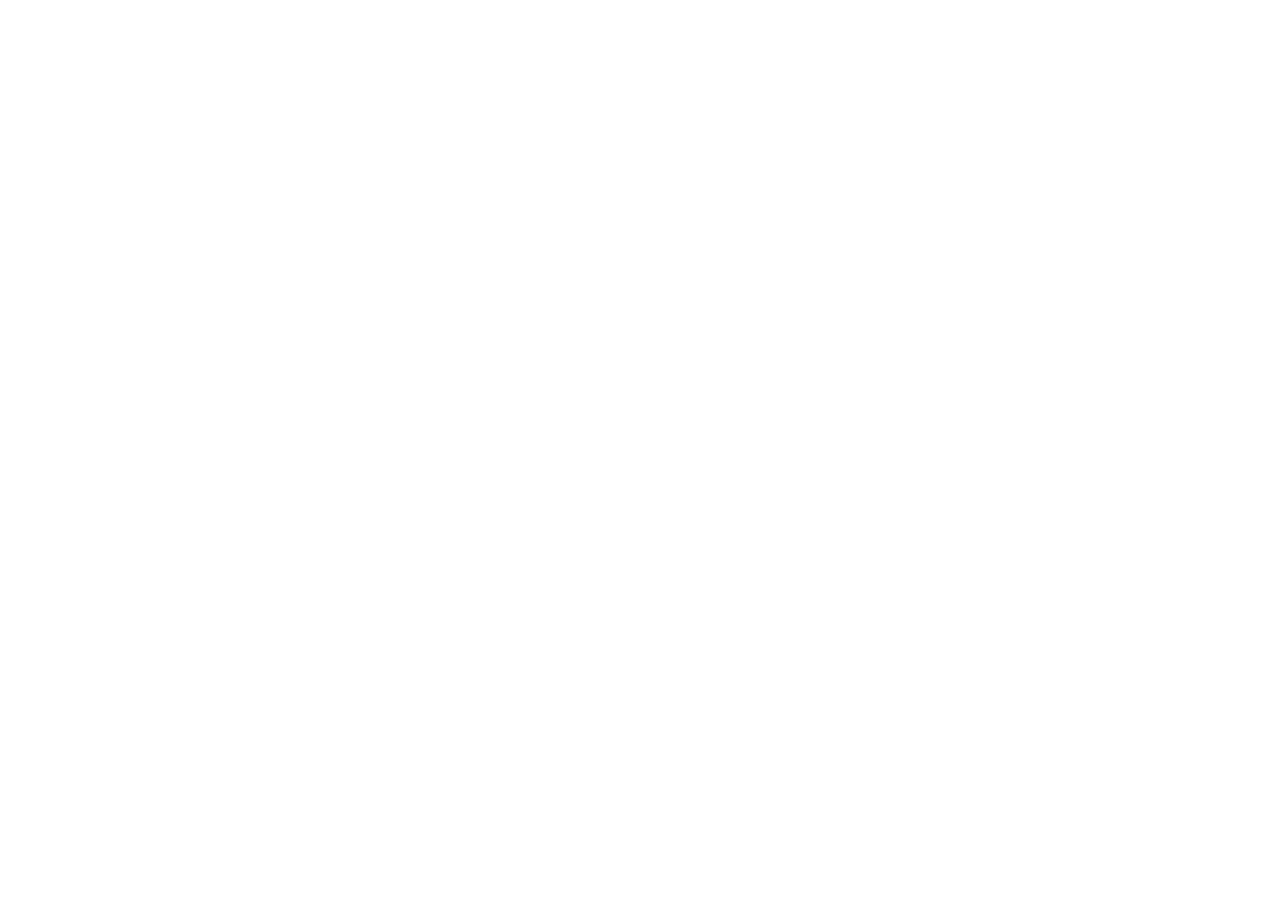
==== Front-End 26.08.26/Cursos.html @ 1205523b "oii" ====
<!DOCTYPE html>
<html lang="pt-br">
<head>
    <meta charset="UTF-8">
    <meta name="viewport" content="width=device-width, initial-scale=1.0">
    <title> Curos CT P</title>
</head>
<body>
    
</body>
</html>
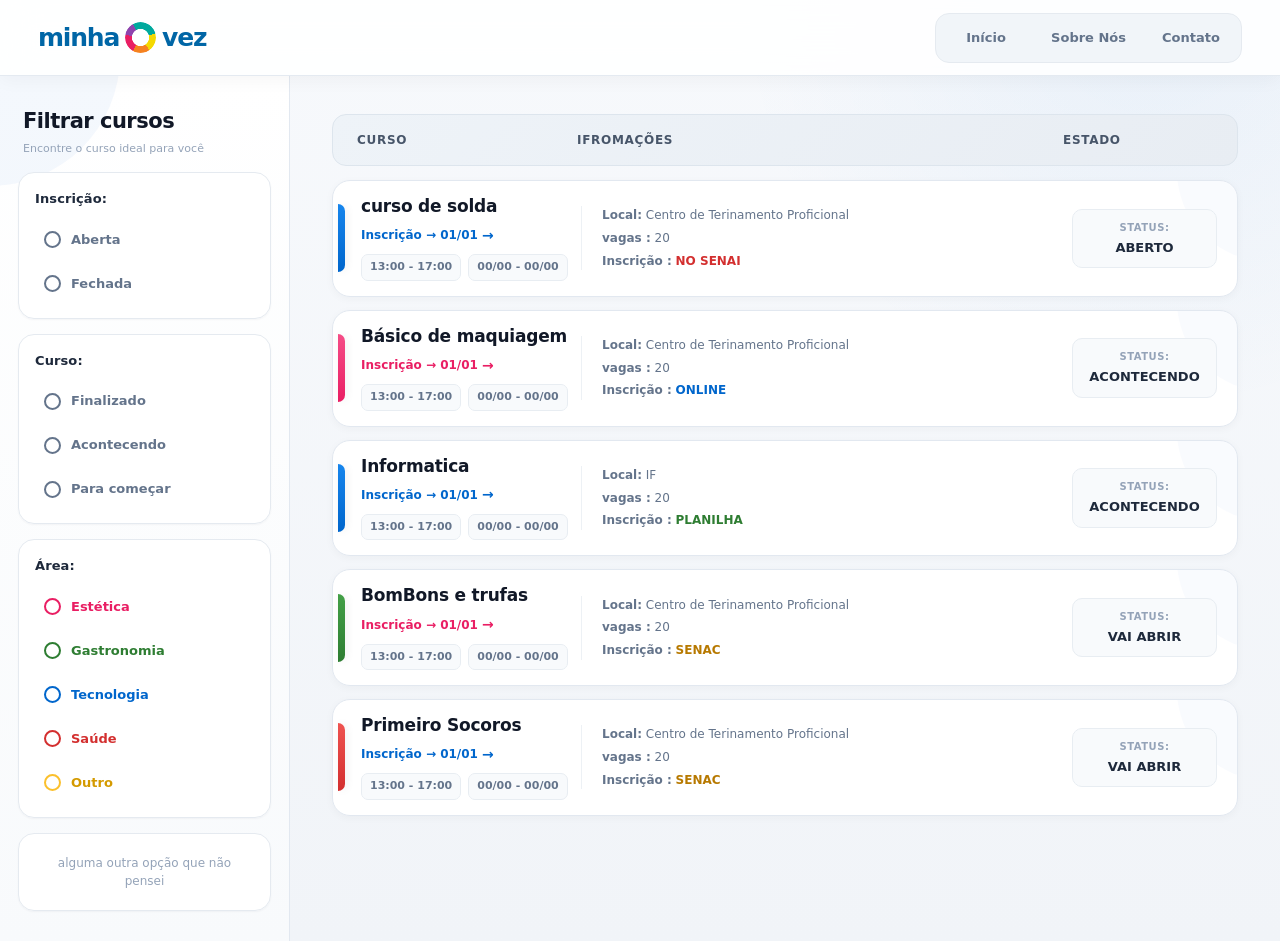
==== commit 668d4de0: "oiiii" ====
--- a/Front-End 26.08.26/Cursos.html
+++ b/Front-End 26.08.26/Cursos.html
@@ -3,9 +3,206 @@
 <head>
     <meta charset="UTF-8">
     <meta name="viewport" content="width=device-width, initial-scale=1.0">
-    <title> Curos CT P</title>
+    <title>Minha Vez - Cursos</title>
+    <link rel="stylesheet" href="Cursos.css">
 </head>
 <body>
-    
+
+    <header class="header">
+        <a href="Index.html" class="logo" aria-label="Minha Vez">
+            <span>minha</span>
+            <span class="logo-simbolo"></span>
+            <span>vez</span>
+        </a>
+
+        <nav class="menu">
+            <a href="Index.html">Início</a>
+            <a href="Sobre.html">Sobre Nós</a>
+            <a href="Contato.html">Contato</a>
+        </nav>
+    </header>
+
+    <main class="layout">
+
+        <aside class="sidebar-filtros">
+            <h2>Filtrar cursos</h2>
+
+            <div class="bloco-filtro">
+                <h3>Inscrição:</h3>
+                <label class="opcao-filtro">
+                    <input type="radio" name="inscricao" value="aberta">
+                    <span class="radio-custom"></span> Aberta
+                </label>
+                <label class="opcao-filtro">
+                    <input type="radio" name="inscricao" value="fechada">
+                    <span class="radio-custom"></span> Fechada
+                </label>
+            </div>
+
+            <div class="bloco-filtro">
+                <h3>Curso:</h3>
+                <label class="opcao-filtro">
+                    <input type="radio" name="status_curso" value="finalizado">
+                    <span class="radio-custom"></span> Finalizado
+                </label>
+                <label class="opcao-filtro">
+                    <input type="radio" name="status_curso" value="acontecendo">
+                    <span class="radio-custom"></span> Acontecendo
+                </label>
+                <label class="opcao-filtro">
+                    <input type="radio" name="status_curso" value="para-comecar">
+                    <span class="radio-custom"></span> Para começar
+                </label>
+            </div>
+
+            <div class="bloco-filtro">
+                <h3>Área:</h3>
+                <label class="opcao-filtro cor-rosa">
+                    <input type="radio" name="area" value="estetica">
+                    <span class="radio-custom"></span> Estética
+                </label>
+                <label class="opcao-filtro cor-verde">
+                    <input type="radio" name="area" value="gastronomia">
+                    <span class="radio-custom"></span> Gastronomia
+                </label>
+                <label class="opcao-filtro cor-azul">
+                    <input type="radio" name="area" value="tecnologia">
+                    <span class="radio-custom"></span> Tecnologia
+                </label>
+                <label class="opcao-filtro cor-vermelha">
+                    <input type="radio" name="area" value="saude">
+                    <span class="radio-custom"></span> Saúde
+                </label>
+                <label class="opcao-filtro cor-amarela">
+                    <input type="radio" name="area" value="outro">
+                    <span class="radio-custom"></span> Outro
+                </label>
+            </div>
+
+            <div class="bloco-filtro">
+                <p class="texto-suave">alguma outra opção que não pensei</p>
+            </div>
+        </aside>
+
+        <section class="conteudo-cursos">
+
+            <div class="tabela-cabecalho">
+                <div class="col-curso">CURSO</div>
+                <div class="col-informacoes">IFROMAÇÕES</div>
+                <div class="col-estado">ESTADO</div>
+            </div>
+
+            <div class="lista-cursos">
+
+                <article class="card-curso borda-azul">
+                    <div class="pilula-cor bg-azul"></div>
+                    <div class="info-principal">
+                        <h2>curso de solda</h2>
+                        <span class="txt-link txt-azul">Inscrição &rarr; 01/01</span>
+                        <div class="horarios">
+                            <span>13:00 - 17:00</span>
+                            <span>00/00 - 00/00</span>
+                        </div>
+                    </div>
+                    <div class="info-detalhes">
+                        <p><strong>Local:</strong> Centro de Terinamento Proficional</p>
+                        <p><strong>vagas :</strong> 20</p>
+                        <p><strong>Inscrição :</strong> <span class="destaque-vermelho">NO SENAI</span></p>
+                    </div>
+                    <div class="info-status">
+                        <span class="rotulo-status">Status:</span>
+                        <strong class="valor-status">ABERTO</strong>
+                    </div>
+                </article>
+
+                <article class="card-curso borda-rosa">
+                    <div class="pilula-cor bg-rosa"></div>
+                    <div class="info-principal">
+                        <h2>Básico de maquiagem</h2>
+                        <span class="txt-link txt-rosa">Inscrição &rarr; 01/01</span>
+                        <div class="horarios">
+                            <span>13:00 - 17:00</span>
+                            <span>00/00 - 00/00</span>
+                        </div>
+                    </div>
+                    <div class="info-detalhes">
+                        <p><strong>Local:</strong> Centro de Terinamento Proficional</p>
+                        <p><strong>vagas :</strong> 20</p>
+                        <p><strong>Inscrição :</strong> <span class="destaque-azul">ONLINE</span></p>
+                    </div>
+                    <div class="info-status">
+                        <span class="rotulo-status">Status:</span>
+                        <strong class="valor-status">ACONTECENDO</strong>
+                    </div>
+                </article>
+
+                <article class="card-curso borda-azul">
+                    <div class="pilula-cor bg-azul"></div>
+                    <div class="info-principal">
+                        <h2>Informatica</h2>
+                        <span class="txt-link txt-azul">Inscrição &rarr; 01/01</span>
+                        <div class="horarios">
+                            <span>13:00 - 17:00</span>
+                            <span>00/00 - 00/00</span>
+                        </div>
+                    </div>
+                    <div class="info-detalhes">
+                        <p><strong>Local:</strong> IF</p>
+                        <p><strong>vagas :</strong> 20</p>
+                        <p><strong>Inscrição :</strong> <span class="destaque-verde">PLANILHA</span></p>
+                    </div>
+                    <div class="info-status">
+                        <span class="rotulo-status">Status:</span>
+                        <strong class="valor-status">ACONTECENDO</strong>
+                    </div>
+                </article>
+
+                <article class="card-curso borda-verde">
+                    <div class="pilula-cor bg-verde"></div>
+                    <div class="info-principal">
+                        <h2>BomBons e trufas</h2>
+                        <span class="txt-link txt-rosa">Inscrição &rarr; 01/01</span>
+                        <div class="horarios">
+                            <span>13:00 - 17:00</span>
+                            <span>00/00 - 00/00</span>
+                        </div>
+                    </div>
+                    <div class="info-detalhes">
+                        <p><strong>Local:</strong> Centro de Terinamento Proficional</p>
+                        <p><strong>vagas :</strong> 20</p>
+                        <p><strong>Inscrição :</strong> <span class="destaque-amarelo">SENAC</span></p>
+                    </div>
+                    <div class="info-status">
+                        <span class="rotulo-status">Status:</span>
+                        <strong class="valor-status">VAI ABRIR</strong>
+                    </div>
+                </article>
+
+                <article class="card-curso borda-vermelha">
+                    <div class="pilula-cor bg-vermelha"></div>
+                    <div class="info-principal">
+                        <h2>Primeiro Socoros</h2>
+                        <span class="txt-link txt-azul">Inscrição &rarr; 01/01</span>
+                        <div class="horarios">
+                            <span>13:00 - 17:00</span>
+                            <span>00/00 - 00/00</span>
+                        </div>
+                    </div>
+                    <div class="info-detalhes">
+                        <p><strong>Local:</strong> Centro de Terinamento Proficional</p>
+                        <p><strong>vagas :</strong> 20</p>
+                        <p><strong>Inscrição :</strong> <span class="destaque-amarelo">SENAC</span></p>
+                    </div>
+                    <div class="info-status">
+                        <span class="rotulo-status">Status:</span>
+                        <strong class="valor-status">VAI ABRIR</strong>
+                    </div>
+                </article>
+
+            </div>
+        </section>
+
+    </main>
+
 </body>
-</html>
+</html>
--- a/Front-End 26.08.26/Cursos.css
+++ b/Front-End 26.08.26/Cursos.css
@@ -0,0 +1,1451 @@
+/* =========================================================
+   RESET
+========================================================= */
+
+*,
+*::before,
+*::after {
+  margin: 0;
+  padding: 0;
+  box-sizing: border-box;
+}
+
+html {
+  scroll-behavior: smooth;
+}
+
+body {
+  min-height: 100vh;
+  background:
+    radial-gradient(
+      circle at 90% 0%,
+      rgba(0, 102, 204, 0.06),
+      transparent 28%
+    ),
+    linear-gradient(
+      180deg,
+      #f7f9fc 0%,
+      #f1f4f8 100%
+    );
+  color: var(--texto-escuro);
+  font-family:
+    Inter,
+    ui-sans-serif,
+    system-ui,
+    -apple-system,
+    BlinkMacSystemFont,
+    "Segoe UI",
+    Roboto,
+    Arial,
+    Helvetica,
+    sans-serif;
+  line-height: 1.5;
+  -webkit-font-smoothing: antialiased;
+  text-rendering: optimizeLegibility;
+}
+
+button,
+input,
+select,
+textarea {
+  font: inherit;
+}
+
+button {
+  border: 0;
+}
+
+a {
+  color: inherit;
+}
+
+::selection {
+  background: rgba(0, 102, 204, 0.16);
+  color: #003d7a;
+}
+
+
+/* =========================================================
+   VARIÁVEIS
+========================================================= */
+
+:root {
+  /* Fundo */
+  --fundo-pagina: #f4f7fb;
+  --fundo-sidebar: #ffffff;
+  --fundo-card-filtro: #ffffff;
+  --fundo-cabecalho-tabela: #edf2f7;
+
+  /* Texto */
+  --texto-escuro: #111827;
+  --texto-principal: #1e293b;
+  --texto-cinza: #64748b;
+  --texto-suave: #94a3b8;
+  --texto-claro: #cbd5e1;
+
+  /* Cores */
+  --cor-azul: #0066cc;
+  --cor-azul-hover: #0052a3;
+  --cor-azul-claro: #eff6ff;
+
+  --cor-rosa: #e91e63;
+  --cor-rosa-hover: #c91854;
+  --cor-rosa-claro: #fff1f5;
+
+  --cor-verde: #2e7d32;
+  --cor-verde-hover: #236327;
+  --cor-verde-claro: #ecfdf3;
+
+  --cor-vermelho: #d32f2f;
+  --cor-vermelho-claro: #fff1f2;
+
+  --cor-amarelo: #fbc02d;
+  --cor-amarelo-claro: #fffbea;
+
+  /* Bordas */
+  --borda: #e2e8f0;
+  --borda-forte: #cbd5e1;
+
+  /* Sombras */
+  --sombra-xs:
+    0 1px 2px rgba(15, 23, 42, 0.04);
+
+  --sombra-sm:
+    0 2px 8px rgba(15, 23, 42, 0.05);
+
+  --sombra-md:
+    0 8px 24px rgba(15, 23, 42, 0.08);
+
+  --sombra-lg:
+    0 18px 45px rgba(15, 23, 42, 0.11);
+
+  --sombra-azul:
+    0 10px 24px rgba(0, 102, 204, 0.18);
+
+  /* Bordas arredondadas */
+  --raio-sm: 8px;
+  --raio-md: 12px;
+  --raio-lg: 18px;
+  --raio-xl: 24px;
+
+  /* Transições */
+  --transicao:
+    0.22s cubic-bezier(0.4, 0, 0.2, 1);
+}
+
+
+/* =========================================================
+   HEADER
+========================================================= */
+
+.header {
+  position: sticky;
+  top: 0;
+  z-index: 100;
+
+  width: 100%;
+  height: 76px;
+
+  display: flex;
+  align-items: center;
+  justify-content: space-between;
+
+  padding: 0 38px;
+
+  background: rgba(255, 255, 255, 0.88);
+
+  border-bottom: 1px solid rgba(226, 232, 240, 0.9);
+
+  box-shadow:
+    0 4px 18px rgba(15, 23, 42, 0.04);
+
+  backdrop-filter: blur(18px);
+  -webkit-backdrop-filter: blur(18px);
+}
+
+
+/* =========================================================
+   LOGO
+========================================================= */
+
+.logo {
+  display: inline-flex;
+  align-items: center;
+
+  gap: 3px;
+
+  text-decoration: none;
+
+  color: #0066a6;
+
+  font-size: 25px;
+  font-weight: 850;
+
+  letter-spacing: -1.2px;
+
+  transition:
+    color var(--transicao),
+    transform var(--transicao);
+}
+
+.logo:hover {
+  color: var(--cor-azul-hover);
+  transform: translateY(-1px);
+}
+
+.logo-simbolo {
+  width: 31px;
+  height: 31px;
+
+  margin: 0 3px;
+
+  flex-shrink: 0;
+
+  border-radius: 50%;
+
+  background:
+    conic-gradient(
+      #00a99d 0deg 75deg,
+      #f4d900 75deg 145deg,
+      #f58220 145deg 210deg,
+      #e91e63 210deg 280deg,
+      #8e44ad 280deg 330deg,
+      #00a99d 330deg 360deg
+    );
+
+  -webkit-mask:
+    radial-gradient(
+      circle,
+      transparent 0 38%,
+      #000 40% 72%,
+      transparent 74%
+    );
+
+  mask:
+    radial-gradient(
+      circle,
+      transparent 0 38%,
+      #000 40% 72%,
+      transparent 74%
+    );
+
+  transition:
+    transform 0.7s
+    cubic-bezier(0.34, 1.56, 0.64, 1);
+}
+
+.logo:hover .logo-simbolo {
+  transform: rotate(180deg) scale(1.08);
+}
+
+
+/* =========================================================
+   MENU
+========================================================= */
+
+.menu {
+  display: flex;
+  align-items: center;
+
+  gap: 5px;
+
+  padding: 5px;
+
+  background: #f1f5f9;
+
+  border: 1px solid #e5eaf0;
+
+  border-radius: 14px;
+}
+
+.menu a {
+  position: relative;
+
+  min-width: 90px;
+  height: 38px;
+
+  display: flex;
+  align-items: center;
+  justify-content: center;
+
+  padding: 0 15px;
+
+  border-radius: 10px;
+
+  color: #64748b;
+
+  text-decoration: none;
+
+  font-size: 13px;
+  font-weight: 700;
+
+  transition:
+    background var(--transicao),
+    color var(--transicao),
+    transform var(--transicao),
+    box-shadow var(--transicao);
+}
+
+.menu a:hover {
+  color: var(--cor-azul);
+
+  background: #ffffff;
+
+  transform: translateY(-1px);
+
+  box-shadow:
+    0 4px 10px rgba(15, 23, 42, 0.07);
+}
+
+.menu a.ativo {
+  color: var(--cor-azul);
+
+  background: #ffffff;
+
+  box-shadow:
+    0 3px 9px rgba(15, 23, 42, 0.07);
+}
+
+.menu a:active {
+  transform: translateY(0);
+}
+
+.menu a:focus-visible {
+  outline: 3px solid rgba(0, 102, 204, 0.18);
+  outline-offset: 2px;
+}
+
+
+/* =========================================================
+   LAYOUT PRINCIPAL
+========================================================= */
+
+.layout {
+  display: grid;
+
+  grid-template-columns:
+    290px
+    minmax(0, 1fr);
+
+  min-height:
+    calc(100vh - 76px);
+}
+
+
+/* =========================================================
+   SIDEBAR
+========================================================= */
+
+.sidebar-filtros {
+  position: relative;
+
+  min-width: 0;
+
+  padding:
+    30px
+    18px;
+
+  display: flex;
+  flex-direction: column;
+
+  gap: 15px;
+
+  background:
+    linear-gradient(
+      180deg,
+      #ffffff 0%,
+      #f8fafc 100%
+    );
+
+  border-right:
+    1px solid var(--borda);
+
+  overflow: hidden;
+}
+
+.sidebar-filtros::before {
+  content: "";
+
+  position: absolute;
+
+  width: 260px;
+  height: 260px;
+
+  top: -150px;
+  left: -140px;
+
+  border-radius: 50%;
+
+  background:
+    rgba(0, 102, 204, 0.045);
+
+  pointer-events: none;
+}
+
+.sidebar-filtros > * {
+  position: relative;
+  z-index: 1;
+}
+
+.sidebar-filtros h2 {
+  margin: 0 5px;
+
+  color: var(--texto-escuro);
+
+  font-size: 21px;
+  font-weight: 850;
+
+  letter-spacing: -0.5px;
+}
+
+.sidebar-filtros h2::after {
+  content: "Encontre o curso ideal para você";
+
+  display: block;
+
+  margin-top: 3px;
+
+  color: var(--texto-suave);
+
+  font-size: 11px;
+  font-weight: 500;
+
+  letter-spacing: 0;
+}
+
+
+/* =========================================================
+   FILTROS
+========================================================= */
+
+.bloco-filtro {
+  position: relative;
+
+  padding: 16px;
+
+  display: flex;
+  flex-direction: column;
+
+  gap: 8px;
+
+  background:
+    rgba(255, 255, 255, 0.96);
+
+  border:
+    1px solid #e5eaf0;
+
+  border-radius: 16px;
+
+  box-shadow: var(--sombra-xs);
+
+  transition:
+    transform var(--transicao),
+    border-color var(--transicao),
+    box-shadow var(--transicao);
+}
+
+.bloco-filtro:hover {
+  transform: translateY(-2px);
+
+  border-color: #d5dee9;
+
+  box-shadow: var(--sombra-sm);
+}
+
+.bloco-filtro h3 {
+  margin-bottom: 5px;
+
+  color: var(--texto-principal);
+
+  font-size: 13px;
+  font-weight: 800;
+
+  letter-spacing: 0.1px;
+}
+
+
+/* =========================================================
+   OPÇÕES DOS FILTROS
+========================================================= */
+
+.opcao-filtro {
+  position: relative;
+
+  min-height: 36px;
+
+  display: flex;
+  align-items: center;
+
+  gap: 10px;
+
+  padding: 7px 9px;
+
+  border-radius: 9px;
+
+  color: var(--texto-cinza);
+
+  font-size: 13px;
+  font-weight: 700;
+
+  cursor: pointer;
+
+  transition:
+    background var(--transicao),
+    color var(--transicao);
+}
+
+.opcao-filtro:hover {
+  background: #f8fafc;
+  color: var(--texto-principal);
+}
+
+.opcao-filtro input {
+  position: absolute;
+
+  opacity: 0;
+
+  width: 1px;
+  height: 1px;
+}
+
+.radio-custom {
+  position: relative;
+
+  width: 17px;
+  height: 17px;
+
+  flex: 0 0 17px;
+
+  border:
+    2px solid currentColor;
+
+  border-radius: 50%;
+
+  transition:
+    border-color var(--transicao),
+    background var(--transicao),
+    box-shadow var(--transicao);
+}
+
+.opcao-filtro input:checked + .radio-custom {
+  background: currentColor;
+
+  box-shadow:
+    0 0 0 4px rgba(0, 0, 0, 0.04);
+}
+
+.opcao-filtro input:checked + .radio-custom::after {
+  content: "";
+
+  position: absolute;
+
+  width: 5px;
+  height: 5px;
+
+  top: 50%;
+  left: 50%;
+
+  transform:
+    translate(-50%, -50%);
+
+  border-radius: 50%;
+
+  background: #ffffff;
+}
+
+.opcao-filtro input:focus-visible + .radio-custom {
+  outline:
+    3px solid rgba(0, 102, 204, 0.18);
+
+  outline-offset: 2px;
+}
+
+
+/* =========================================================
+   CORES DOS FILTROS
+========================================================= */
+
+.cor-rosa {
+  color: var(--cor-rosa);
+}
+
+.cor-rosa .radio-custom {
+  border-color: var(--cor-rosa);
+}
+
+.cor-verde {
+  color: var(--cor-verde);
+}
+
+.cor-verde .radio-custom {
+  border-color: var(--cor-verde);
+}
+
+.cor-azul {
+  color: var(--cor-azul);
+}
+
+.cor-azul .radio-custom {
+  border-color: var(--cor-azul);
+}
+
+.cor-vermelha {
+  color: var(--cor-vermelho);
+}
+
+.cor-vermelha .radio-custom {
+  border-color: var(--cor-vermelho);
+}
+
+.cor-amarela {
+  color: #d49a00;
+}
+
+.cor-amarela .radio-custom {
+  border-color: var(--cor-amarelo);
+}
+
+
+/* =========================================================
+   TEXTO SUAVE
+========================================================= */
+
+.texto-suave {
+  padding: 4px 5px;
+
+  color: var(--texto-suave);
+
+  font-size: 12px;
+  font-weight: 500;
+
+  line-height: 1.5;
+
+  text-align: center;
+}
+
+
+/* =========================================================
+   CONTEÚDO
+========================================================= */
+
+.conteudo-cursos {
+  width: 100%;
+  max-width: 1400px;
+
+  margin: 0 auto;
+
+  padding:
+    38px
+    42px;
+}
+
+
+/* =========================================================
+   CABEÇALHO DA TABELA
+========================================================= */
+
+.tabela-cabecalho {
+  min-height: 52px;
+
+  display: grid;
+
+  grid-template-columns:
+    220px
+    minmax(250px, 1fr)
+    150px;
+
+  align-items: center;
+
+  padding:
+    0 24px;
+
+  margin-bottom: 14px;
+
+  background:
+    linear-gradient(
+      135deg,
+      #eef3f8,
+      #e8edf3
+    );
+
+  border:
+    1px solid #dde5ed;
+
+  border-radius: 14px;
+
+  color: #475569;
+
+  font-size: 12px;
+  font-weight: 800;
+
+  text-transform: uppercase;
+
+  letter-spacing: 0.7px;
+}
+
+
+/* =========================================================
+   LISTA DE CURSOS
+========================================================= */
+
+.lista-cursos {
+  display: flex;
+  flex-direction: column;
+
+  gap: 13px;
+}
+
+
+/* =========================================================
+   CARD DO CURSO
+========================================================= */
+
+.card-curso {
+  position: relative;
+
+  min-height: 112px;
+
+  display: grid;
+
+  grid-template-columns:
+    18px
+    210px
+    minmax(250px, 1fr)
+    145px;
+
+  align-items: center;
+
+  gap: 10px;
+
+  padding:
+    15px
+    20px
+    15px
+    0;
+
+  background:
+    rgba(255, 255, 255, 0.98);
+
+  border:
+    1px solid #e2e8f0;
+
+  border-radius: 18px;
+
+  box-shadow:
+    0 2px 8px rgba(15, 23, 42, 0.035);
+
+  overflow: hidden;
+
+  transition:
+    transform var(--transicao),
+    border-color var(--transicao),
+    box-shadow var(--transicao);
+}
+
+.card-curso::after {
+  content: "";
+
+  position: absolute;
+
+  width: 180px;
+  height: 180px;
+
+  right: -120px;
+  top: -100px;
+
+  border-radius: 50%;
+
+  background:
+    rgba(0, 102, 204, 0.025);
+
+  pointer-events: none;
+
+  transition:
+    transform 0.4s ease;
+}
+
+.card-curso:hover {
+  transform: translateY(-3px);
+
+  border-color: #cfd9e5;
+
+  box-shadow:
+    0 14px 30px rgba(15, 23, 42, 0.09);
+}
+
+.card-curso:hover::after {
+  transform: scale(1.35);
+}
+
+
+/* =========================================================
+   BARRA COLORIDA DO CURSO
+========================================================= */
+
+.pilula-cor {
+  width: 7px;
+  height: 68px;
+
+  margin-left: 5px;
+
+  border-radius: 0 8px 8px 0;
+
+  box-shadow:
+    2px 0 8px rgba(0, 0, 0, 0.06);
+}
+
+.bg-azul {
+  background:
+    linear-gradient(
+      180deg,
+      #1685ed,
+      #0066cc
+    );
+}
+
+.bg-rosa {
+  background:
+    linear-gradient(
+      180deg,
+      #f54d87,
+      #e91e63
+    );
+}
+
+.bg-verde {
+  background:
+    linear-gradient(
+      180deg,
+      #43a047,
+      #2e7d32
+    );
+}
+
+.bg-vermelha {
+  background:
+    linear-gradient(
+      180deg,
+      #ef5350,
+      #d32f2f
+    );
+}
+
+
+/* =========================================================
+   INFORMAÇÕES PRINCIPAIS
+========================================================= */
+
+.info-principal {
+  min-width: 0;
+}
+
+.info-principal h2 {
+  margin-bottom: 5px;
+
+  color: var(--texto-escuro);
+
+  font-size: 17px;
+  font-weight: 800;
+
+  letter-spacing: -0.2px;
+
+  line-height: 1.25;
+}
+
+.txt-link {
+  display: inline-flex;
+  align-items: center;
+
+  gap: 4px;
+
+  font-size: 12px;
+  font-weight: 800;
+
+  text-decoration: none;
+
+  transition:
+    color var(--transicao);
+}
+
+.txt-link::after {
+  content: "→";
+
+  font-size: 14px;
+
+  transition:
+    transform var(--transicao);
+}
+
+.txt-link:hover::after {
+  transform: translateX(3px);
+}
+
+.txt-azul {
+  color: var(--cor-azul);
+}
+
+.txt-azul:hover {
+  color: var(--cor-azul-hover);
+}
+
+.txt-rosa {
+  color: var(--cor-rosa);
+}
+
+.txt-rosa:hover {
+  color: var(--cor-rosa-hover);
+}
+
+
+/* =========================================================
+   HORÁRIOS
+========================================================= */
+
+.horarios {
+  display: flex;
+  align-items: center;
+  flex-wrap: wrap;
+
+  gap: 7px;
+
+  margin-top: 8px;
+
+  color: var(--texto-cinza);
+
+  font-size: 11px;
+  font-weight: 700;
+}
+
+.horarios span {
+  display: inline-flex;
+  align-items: center;
+
+  padding: 4px 8px;
+
+  background: #f8fafc;
+
+  border:
+    1px solid #e8edf2;
+
+  border-radius: 7px;
+}
+
+
+/* =========================================================
+   INFORMAÇÕES DETALHADAS
+========================================================= */
+
+.info-detalhes {
+  position: relative;
+  z-index: 2;
+
+  padding-left: 20px;
+
+  color: var(--texto-cinza);
+
+  font-size: 12px;
+
+  line-height: 1.55;
+
+  border-left:
+    1px solid #edf1f5;
+}
+
+.info-detalhes p {
+  margin-bottom: 4px;
+}
+
+.info-detalhes p:last-child {
+  margin-bottom: 0;
+}
+
+.destaque-vermelho {
+  color: var(--cor-vermelho);
+  font-weight: 800;
+}
+
+.destaque-azul {
+  color: var(--cor-azul);
+  font-weight: 800;
+}
+
+.destaque-verde {
+  color: var(--cor-verde);
+  font-weight: 800;
+}
+
+.destaque-amarelo {
+  color: #b77900;
+  font-weight: 800;
+}
+
+
+/* =========================================================
+   STATUS
+========================================================= */
+
+.info-status {
+  position: relative;
+  z-index: 2;
+
+  display: flex;
+  flex-direction: column;
+
+  gap: 3px;
+
+  padding:
+    10px
+    12px;
+
+  background: #f8fafc;
+
+  border:
+    1px solid #e8edf2;
+
+  border-radius: 10px;
+
+  font-size: 11px;
+
+  text-align: center;
+}
+
+.rotulo-status {
+  color: var(--texto-suave);
+
+  font-size: 10px;
+  font-weight: 800;
+
+  text-transform: uppercase;
+
+  letter-spacing: 0.5px;
+}
+
+.valor-status {
+  color: var(--texto-principal);
+
+  font-size: 13px;
+  font-weight: 850;
+}
+
+
+/* =========================================================
+   ESTADOS ESPECÍFICOS DO STATUS
+========================================================= */
+
+.info-status.disponivel {
+  background: var(--cor-verde-claro);
+  border-color: #bbf7d0;
+}
+
+.info-status.disponivel .valor-status {
+  color: var(--cor-verde);
+}
+
+.info-status.indisponivel {
+  background: var(--cor-vermelho-claro);
+  border-color: #fecdd3;
+}
+
+.info-status.indisponivel .valor-status {
+  color: var(--cor-vermelho);
+}
+
+
+/* =========================================================
+   HOVER MAIS ELEGANTE POR COR
+========================================================= */
+
+.card-curso:has(.bg-azul):hover {
+  border-color: rgba(0, 102, 204, 0.25);
+}
+
+.card-curso:has(.bg-rosa):hover {
+  border-color: rgba(233, 30, 99, 0.25);
+}
+
+.card-curso:has(.bg-verde):hover {
+  border-color: rgba(46, 125, 50, 0.25);
+}
+
+.card-curso:has(.bg-vermelha):hover {
+  border-color: rgba(211, 47, 47, 0.25);
+}
+
+
+/* =========================================================
+   RESPONSIVIDADE — TABLET
+========================================================= */
+
+@media (max-width: 1100px) {
+
+  .header {
+    padding: 0 26px;
+  }
+
+  .layout {
+    grid-template-columns: 250px minmax(0, 1fr);
+  }
+
+  .conteudo-cursos {
+    padding:
+      30px
+      24px;
+  }
+
+  .tabela-cabecalho {
+    grid-template-columns:
+      180px
+      minmax(180px, 1fr)
+      125px;
+
+    font-size: 11px;
+  }
+
+  .card-curso {
+    grid-template-columns:
+      15px
+      180px
+      minmax(180px, 1fr)
+      120px;
+  }
+
+  .info-principal h2 {
+    font-size: 15px;
+  }
+}
+
+
+/* =========================================================
+   RESPONSIVIDADE — MOBILE GRANDE
+========================================================= */
+
+@media (max-width: 900px) {
+
+  .header {
+    height: 70px;
+
+    padding:
+      0
+      20px;
+  }
+
+  .layout {
+    grid-template-columns: 1fr;
+  }
+
+  .sidebar-filtros {
+    padding:
+      24px
+      20px;
+
+    border-right: 0;
+
+    border-bottom:
+      1px solid var(--borda);
+  }
+
+  .bloco-filtro {
+    padding: 14px;
+  }
+
+  .conteudo-cursos {
+    padding:
+      26px
+      20px;
+  }
+
+  .tabela-cabecalho {
+    display: none;
+  }
+
+  .card-curso {
+    grid-template-columns:
+      8px
+      minmax(0, 1fr);
+
+    gap: 14px;
+
+    padding:
+      17px;
+  }
+
+  .pilula-cor {
+    width: 7px;
+    height: 100%;
+
+    min-height: 82px;
+
+    margin: 0;
+  }
+
+  .info-detalhes {
+    grid-column: 2;
+
+    padding:
+      12px
+      0
+      0;
+
+    border-left: 0;
+
+    border-top:
+      1px solid #edf1f5;
+  }
+
+  .info-status {
+    grid-column: 2;
+
+    width: fit-content;
+
+    min-width: 120px;
+
+    margin-top: 3px;
+  }
+}
+
+
+/* =========================================================
+   RESPONSIVIDADE — CELULAR
+========================================================= */
+
+@media (max-width: 600px) {
+
+  body {
+    background:
+      linear-gradient(
+        180deg,
+        #f7f9fc,
+        #f1f4f8
+      );
+  }
+
+  .header {
+    height: 64px;
+
+    padding:
+      0
+      13px;
+  }
+
+  .logo {
+    font-size: 20px;
+    letter-spacing: -0.8px;
+  }
+
+  .logo-simbolo {
+    width: 26px;
+    height: 26px;
+
+    margin: 0 2px;
+  }
+
+  .menu {
+    gap: 2px;
+
+    padding: 3px;
+
+    border-radius: 11px;
+  }
+
+  .menu a {
+    min-width: auto;
+
+    height: 34px;
+
+    padding:
+      0
+      9px;
+
+    font-size: 11px;
+  }
+
+  .sidebar-filtros {
+    padding:
+      22px
+      14px;
+
+    gap: 12px;
+  }
+
+  .sidebar-filtros h2 {
+    margin-left: 2px;
+
+    font-size: 19px;
+  }
+
+  .bloco-filtro {
+    border-radius: 14px;
+  }
+
+  .opcao-filtro {
+    min-height: 35px;
+
+    padding:
+      6px
+      7px;
+
+    font-size: 12px;
+  }
+
+  .conteudo-cursos {
+    padding:
+      18px
+      12px;
+  }
+
+  .lista-cursos {
+    gap: 10px;
+  }
+
+  .card-curso {
+    min-height: 0;
+
+    grid-template-columns:
+      6px
+      minmax(0, 1fr);
+
+    gap: 11px;
+
+    padding:
+      14px;
+      
+    border-radius: 15px;
+  }
+
+  .pilula-cor {
+    width: 6px;
+
+    min-height: 75px;
+  }
+
+  .info-principal h2 {
+    font-size: 15px;
+  }
+
+  .txt-link {
+    font-size: 11px;
+  }
+
+  .horarios {
+    gap: 5px;
+
+    margin-top: 7px;
+
+    font-size: 10px;
+  }
+
+  .horarios span {
+    padding:
+      3px
+      6px;
+  }
+
+  .info-detalhes {
+    font-size: 11px;
+  }
+
+  .info-status {
+    min-width: 105px;
+
+    padding:
+      8px
+      10px;
+  }
+
+  .rotulo-status {
+    font-size: 9px;
+  }
+
+  .valor-status {
+    font-size: 12px;
+  }
+}
+
+
+/* =========================================================
+   CELULAR MUITO PEQUENO
+========================================================= */
+
+@media (max-width: 400px) {
+
+  .header {
+    padding:
+      0
+      10px;
+  }
+
+  .logo {
+    font-size: 18px;
+  }
+
+  .logo-simbolo {
+    width: 23px;
+    height: 23px;
+  }
+
+  .menu a {
+    padding:
+      0
+      7px;
+
+    font-size: 10px;
+  }
+
+  .conteudo-cursos {
+    padding:
+      14px
+      9px;
+  }
+
+  .card-curso {
+    padding:
+      12px;
+  }
+}
+
+
+/* =========================================================
+   ACESSIBILIDADE
+========================================================= */
+
+@media (prefers-reduced-motion: reduce) {
+
+  html {
+    scroll-behavior: auto;
+  }
+
+  *,
+  *::before,
+  *::after {
+    transition-duration: 0.01ms !important;
+    animation-duration: 0.01ms !important;
+    animation-iteration-count: 1 !important;
+  }
+}
+
+
+/* =========================================================
+   SCROLLBAR
+========================================================= */
+
+::-webkit-scrollbar {
+  width: 9px;
+  height: 9px;
+}
+
+::-webkit-scrollbar-track {
+  background: #eef2f6;
+}
+
+::-webkit-scrollbar-thumb {
+  background: #cbd5e1;
+
+  border:
+    2px solid #eef2f6;
+
+  border-radius: 999px;
+}
+
+::-webkit-scrollbar-thumb:hover {
+  background: #94a3b8;
+}
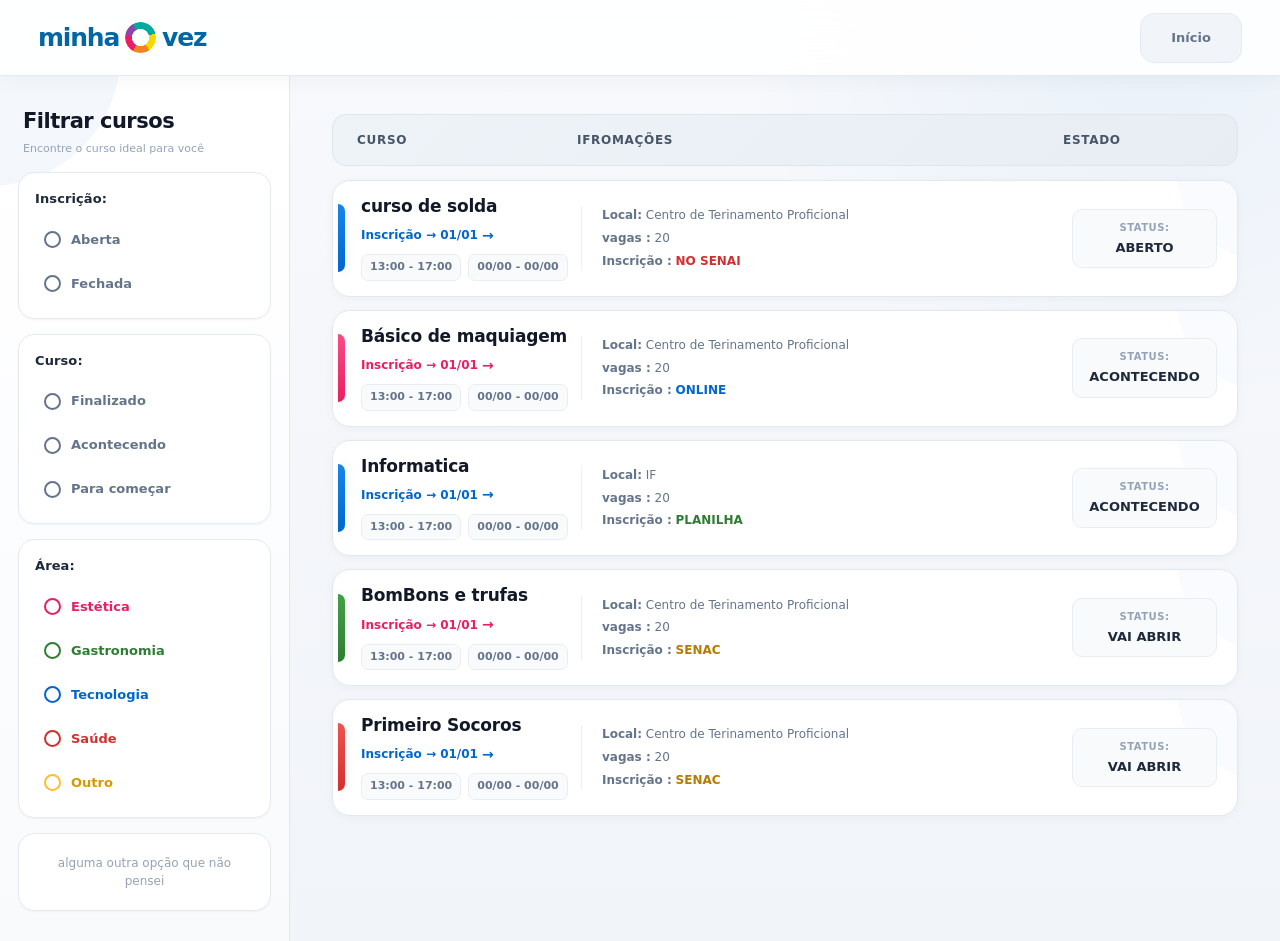
==== commit 37c622c6: "Remove links from navigation menu Removed 'Sobre Nós' and 'Contato' links from the menu." ====
--- a/Front-End 26.08.26/Cursos.html
+++ b/Front-End 26.08.26/Cursos.html
@@ -17,8 +17,6 @@
 
         <nav class="menu">
             <a href="Index.html">Início</a>
-            <a href="Sobre.html">Sobre Nós</a>
-            <a href="Contato.html">Contato</a>
         </nav>
     </header>
 
@@ -205,4 +203,4 @@
     </main>
 
 </body>
-</html>+</html>
--- a/Front-End 26.08.26/Cursos.css
+++ b/Front-End 26.08.26/Cursos.css
@@ -1,6 +1,3 @@
-/* =========================================================
-   RESET
-========================================================= */
 
 *,
 *::before,
@@ -65,10 +62,6 @@
 }
 
 
-/* =========================================================
-   VARIÁVEIS
-========================================================= */
-
 :root {
   /* Fundo */
   --fundo-pagina: #f4f7fb;
@@ -133,11 +126,6 @@
     0.22s cubic-bezier(0.4, 0, 0.2, 1);
 }
 
-
-/* =========================================================
-   HEADER
-========================================================= */
-
 .header {
   position: sticky;
   top: 0;
@@ -163,10 +151,6 @@
   -webkit-backdrop-filter: blur(18px);
 }
 
-
-/* =========================================================
-   LOGO
-========================================================= */
 
 .logo {
   display: inline-flex;
@@ -238,11 +222,6 @@
   transform: rotate(180deg) scale(1.08);
 }
 
-
-/* =========================================================
-   MENU
-========================================================= */
-
 .menu {
   display: flex;
   align-items: center;
@@ -315,11 +294,6 @@
   outline-offset: 2px;
 }
 
-
-/* =========================================================
-   LAYOUT PRINCIPAL
-========================================================= */
-
 .layout {
   display: grid;
 
@@ -331,10 +305,6 @@
     calc(100vh - 76px);
 }
 
-
-/* =========================================================
-   SIDEBAR
-========================================================= */
 
 .sidebar-filtros {
   position: relative;
@@ -414,10 +384,6 @@
 }
 
 
-/* =========================================================
-   FILTROS
-========================================================= */
-
 .bloco-filtro {
   position: relative;
 
@@ -464,10 +430,6 @@
 }
 
 
-/* =========================================================
-   OPÇÕES DOS FILTROS
-========================================================= */
-
 .opcao-filtro {
   position: relative;
 
@@ -561,9 +523,6 @@
 }
 
 
-/* =========================================================
-   CORES DOS FILTROS
-========================================================= */
 
 .cor-rosa {
   color: var(--cor-rosa);
@@ -605,11 +564,6 @@
   border-color: var(--cor-amarelo);
 }
 
-
-/* =========================================================
-   TEXTO SUAVE
-========================================================= */
-
 .texto-suave {
   padding: 4px 5px;
 
@@ -624,9 +578,6 @@
 }
 
 
-/* =========================================================
-   CONTEÚDO
-========================================================= */
 
 .conteudo-cursos {
   width: 100%;
@@ -638,11 +589,6 @@
     38px
     42px;
 }
-
-
-/* =========================================================
-   CABEÇALHO DA TABELA
-========================================================= */
 
 .tabela-cabecalho {
   min-height: 52px;
@@ -684,10 +630,6 @@
 }
 
 
-/* =========================================================
-   LISTA DE CURSOS
-========================================================= */
-
 .lista-cursos {
   display: flex;
   flex-direction: column;
@@ -695,10 +637,6 @@
   gap: 13px;
 }
 
-
-/* =========================================================
-   CARD DO CURSO
-========================================================= */
 
 .card-curso {
   position: relative;
@@ -777,10 +715,6 @@
   transform: scale(1.35);
 }
 
-
-/* =========================================================
-   BARRA COLORIDA DO CURSO
-========================================================= */
 
 .pilula-cor {
   width: 7px;
@@ -831,10 +765,6 @@
 }
 
 
-/* =========================================================
-   INFORMAÇÕES PRINCIPAIS
-========================================================= */
-
 .info-principal {
   min-width: 0;
 }
@@ -896,10 +826,6 @@
   color: var(--cor-rosa-hover);
 }
 
-
-/* =========================================================
-   HORÁRIOS
-========================================================= */
 
 .horarios {
   display: flex;
@@ -931,10 +857,6 @@
 }
 
 
-/* =========================================================
-   INFORMAÇÕES DETALHADAS
-========================================================= */
-
 .info-detalhes {
   position: relative;
   z-index: 2;
@@ -980,10 +902,6 @@
 }
 
 
-/* =========================================================
-   STATUS
-========================================================= */
-
 .info-status {
   position: relative;
   z-index: 2;
@@ -1028,10 +946,6 @@
 }
 
 
-/* =========================================================
-   ESTADOS ESPECÍFICOS DO STATUS
-========================================================= */
-
 .info-status.disponivel {
   background: var(--cor-verde-claro);
   border-color: #bbf7d0;
@@ -1051,10 +965,6 @@
 }
 
 
-/* =========================================================
-   HOVER MAIS ELEGANTE POR COR
-========================================================= */
-
 .card-curso:has(.bg-azul):hover {
   border-color: rgba(0, 102, 204, 0.25);
 }
@@ -1071,10 +981,6 @@
   border-color: rgba(211, 47, 47, 0.25);
 }
 
-
-/* =========================================================
-   RESPONSIVIDADE — TABLET
-========================================================= */
 
 @media (max-width: 1100px) {
 
@@ -1115,10 +1021,6 @@
 }
 
 
-/* =========================================================
-   RESPONSIVIDADE — MOBILE GRANDE
-========================================================= */
-
 @media (max-width: 900px) {
 
   .header {
@@ -1203,10 +1105,6 @@
   }
 }
 
-
-/* =========================================================
-   RESPONSIVIDADE — CELULAR
-========================================================= */
 
 @media (max-width: 600px) {
 
@@ -1362,10 +1260,6 @@
 }
 
 
-/* =========================================================
-   CELULAR MUITO PEQUENO
-========================================================= */
-
 @media (max-width: 400px) {
 
   .header {
@@ -1402,11 +1296,6 @@
       12px;
   }
 }
-
-
-/* =========================================================
-   ACESSIBILIDADE
-========================================================= */
 
 @media (prefers-reduced-motion: reduce) {
 
@@ -1424,10 +1313,6 @@
 }
 
 
-/* =========================================================
-   SCROLLBAR
-========================================================= */
-
 ::-webkit-scrollbar {
   width: 9px;
   height: 9px;
